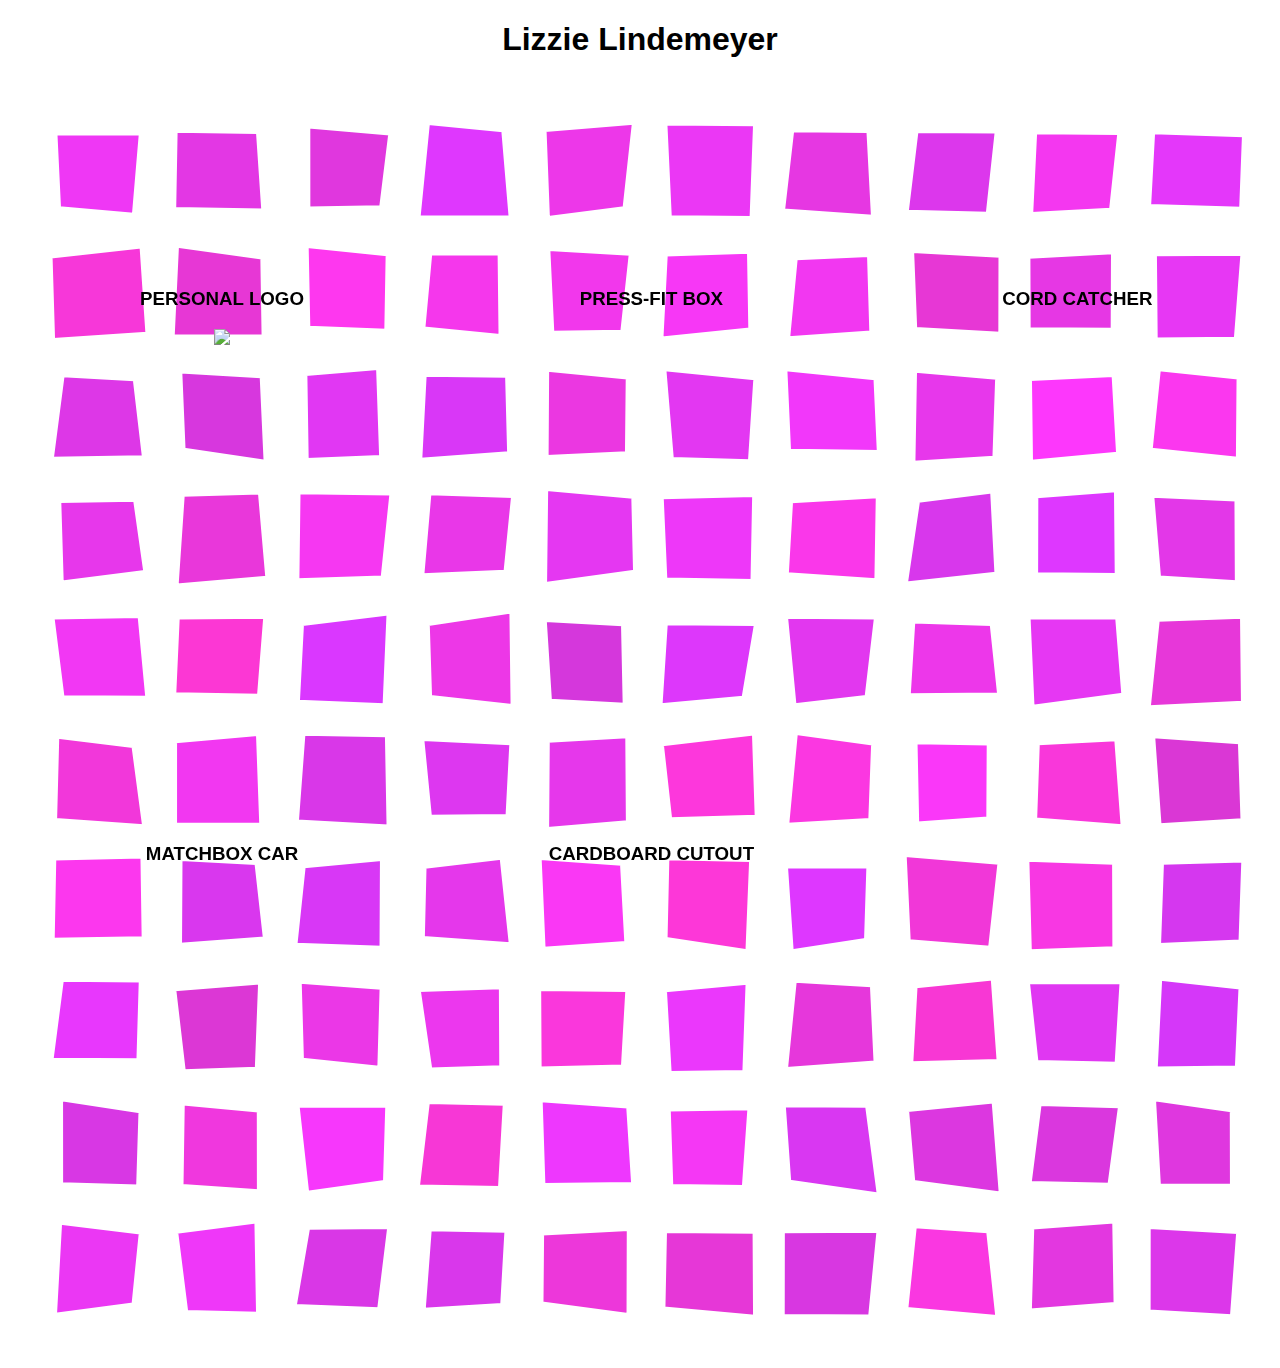
==== index.html @ 92ecb55f "changes" ====
<!DOCTYPE html><html lang="en"><head>
    <script src="p5.js"></script>
    <script src="p5.sound.min.js"></script>
    <link rel="stylesheet" type="text/css" href="style.css">
    <meta charset="utf-8">

  </head>
  <body><table>
      <tbody><tr>
        <td>
          <h3> PERSONAL LOGO</h3>
            <img src="Logo/Ortiz_Final.jpg" width="70%">
        </td>
        <td>
          <h3>PRESS-FIT BOX </h3>
        </td>
        <td>
          <h3> CORD CATCHER</h3>
        </td>
      </tr>
    
    
      <tr>
        <td>
          <h3>MATCHBOX CAR </h3>
        </td>
        <td>
          <h3> CARDBOARD CUTOUT </h3>
        </td>
      </tr>
    </tbody></table>

  
    <script src="sketch.js"></script>
    <h1> Lizzie Lindemeyer </h1>
  

</body></html>
---- style.css ----
html, body {
  margin: 5;
  padding: 0;
  font-family:'Montserrat', sans-serif;
}

canvas {
  display: block;
  z-index: -1;
}

h1{
  text-align: center;
  font-family:
}



table{
  position: absolute;
  z-index: 1;
  width:100%;

}

td {
    width: 50vw;
    height: 40vw;
    vertical-align: baseline;
    padding-top:40px;
    text-align:center;

    &:after, &:before {
        content: '';

        display: block;
        padding-bottom: calc(50% - 0.5em);
    }
}




.container{
  position: relative;
}

.project {
  position: absolute;
  width:50%;
  float: left;

  left: 0px;
  top: 0px;
  z-index: 1;
}
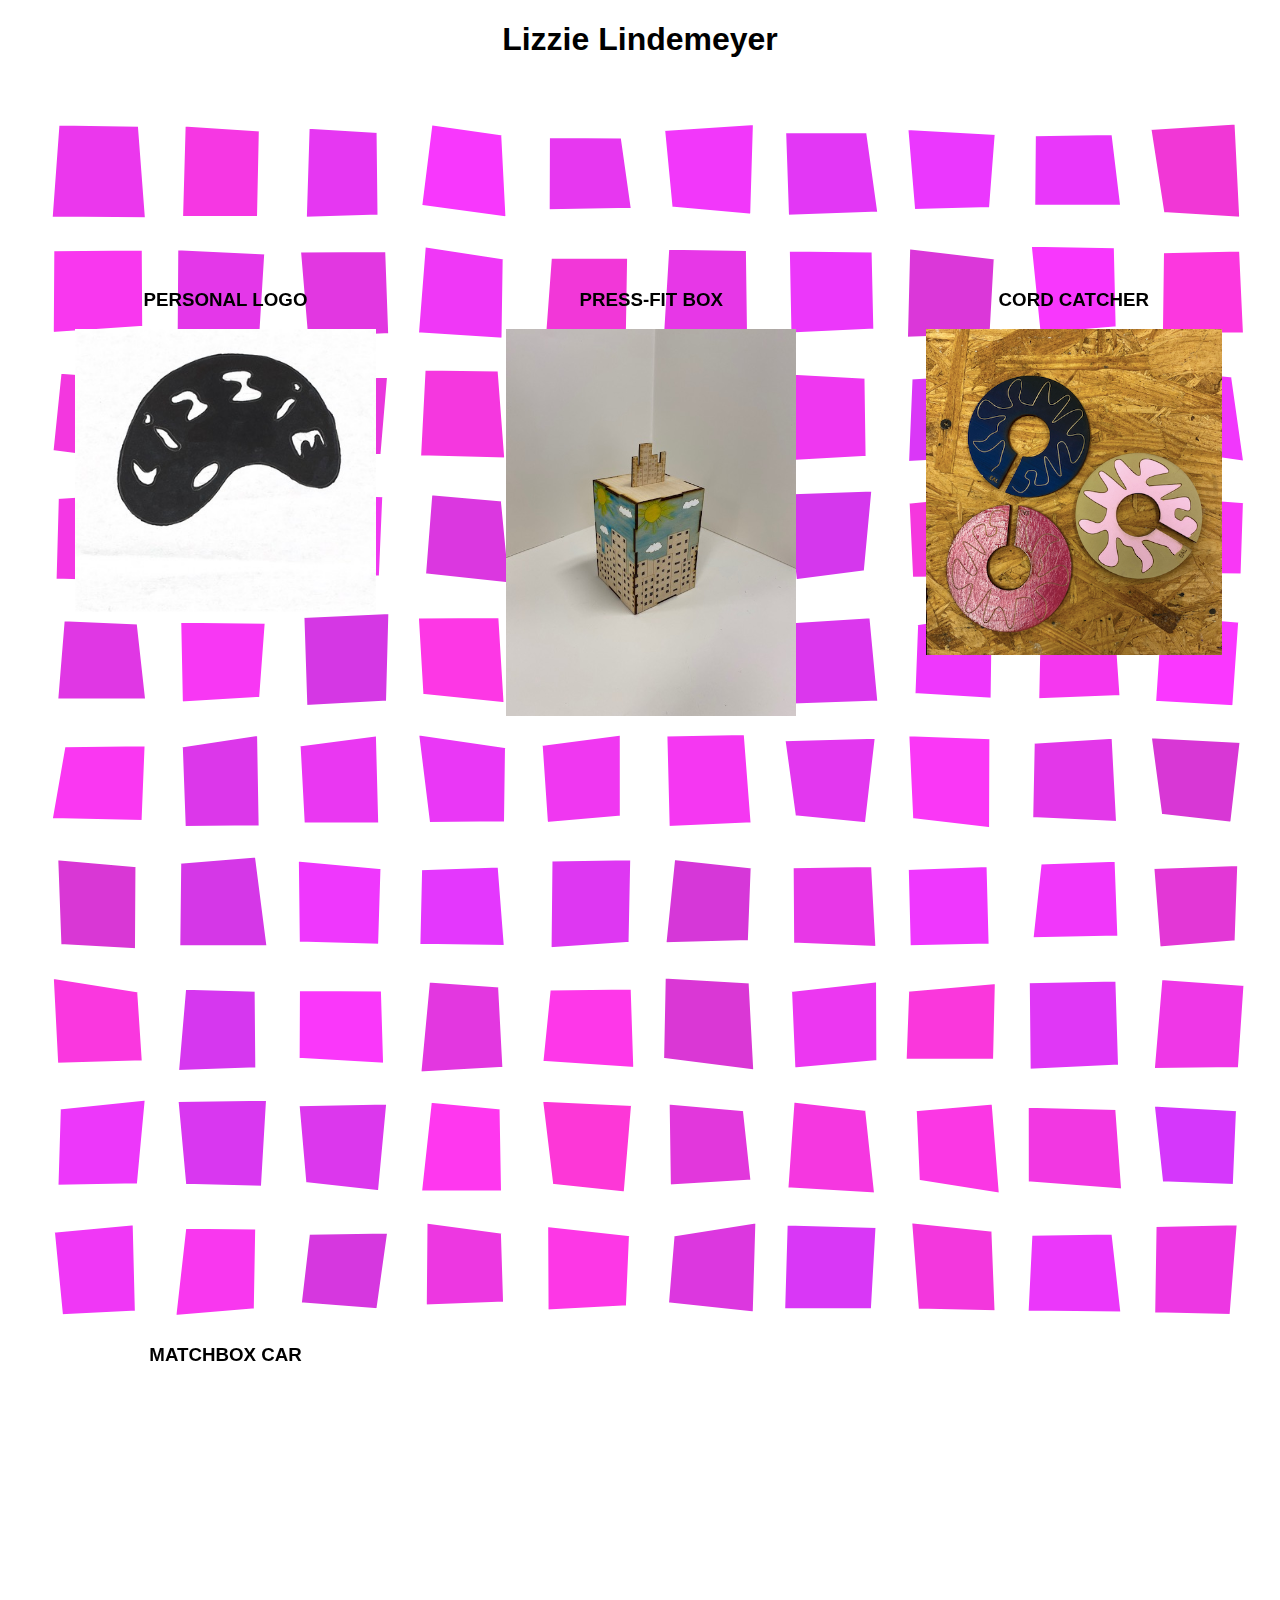
==== commit 725f4956: "update" ====
--- a/index.html
+++ b/index.html
@@ -9,13 +9,15 @@
       <tbody><tr>
         <td>
           <h3> PERSONAL LOGO</h3>
-            <img src="Logo/Ortiz_Final.jpg" width="70%">
+            <img src="Logo/LizzieLogoFinal.jpg" width="70%">
         </td>
         <td>
           <h3>PRESS-FIT BOX </h3>
+            <img src="PuzzleFitBoxProject/Puzzlefitbox.jpg" width="70%">
         </td>
         <td>
           <h3> CORD CATCHER</h3>
+            <img src="CordCatcher/FinalCordCatcher.jpg" width="70%">
         </td>
       </tr>
     
@@ -23,12 +25,10 @@
       <tr>
         <td>
           <h3>MATCHBOX CAR </h3>
+            <img scr="EngineeringCar/FinalMatchboxCar.jpg" width="70%">
         </td>
         <td>
-          <h3> CARDBOARD CUTOUT </h3>
-        </td>
-      </tr>
-    </tbody></table>
+    </td></tr></tbody></table>
 
   
     <script src="sketch.js"></script>
--- a/style.css
+++ b/style.css
@@ -1,7 +1,7 @@
 html, body {
   margin: 5;
   padding: 0;
-  font-family:'Montserrat', sans-serif;
+  font-family: 'Russo One', sans-serif;
 }
 
 canvas {
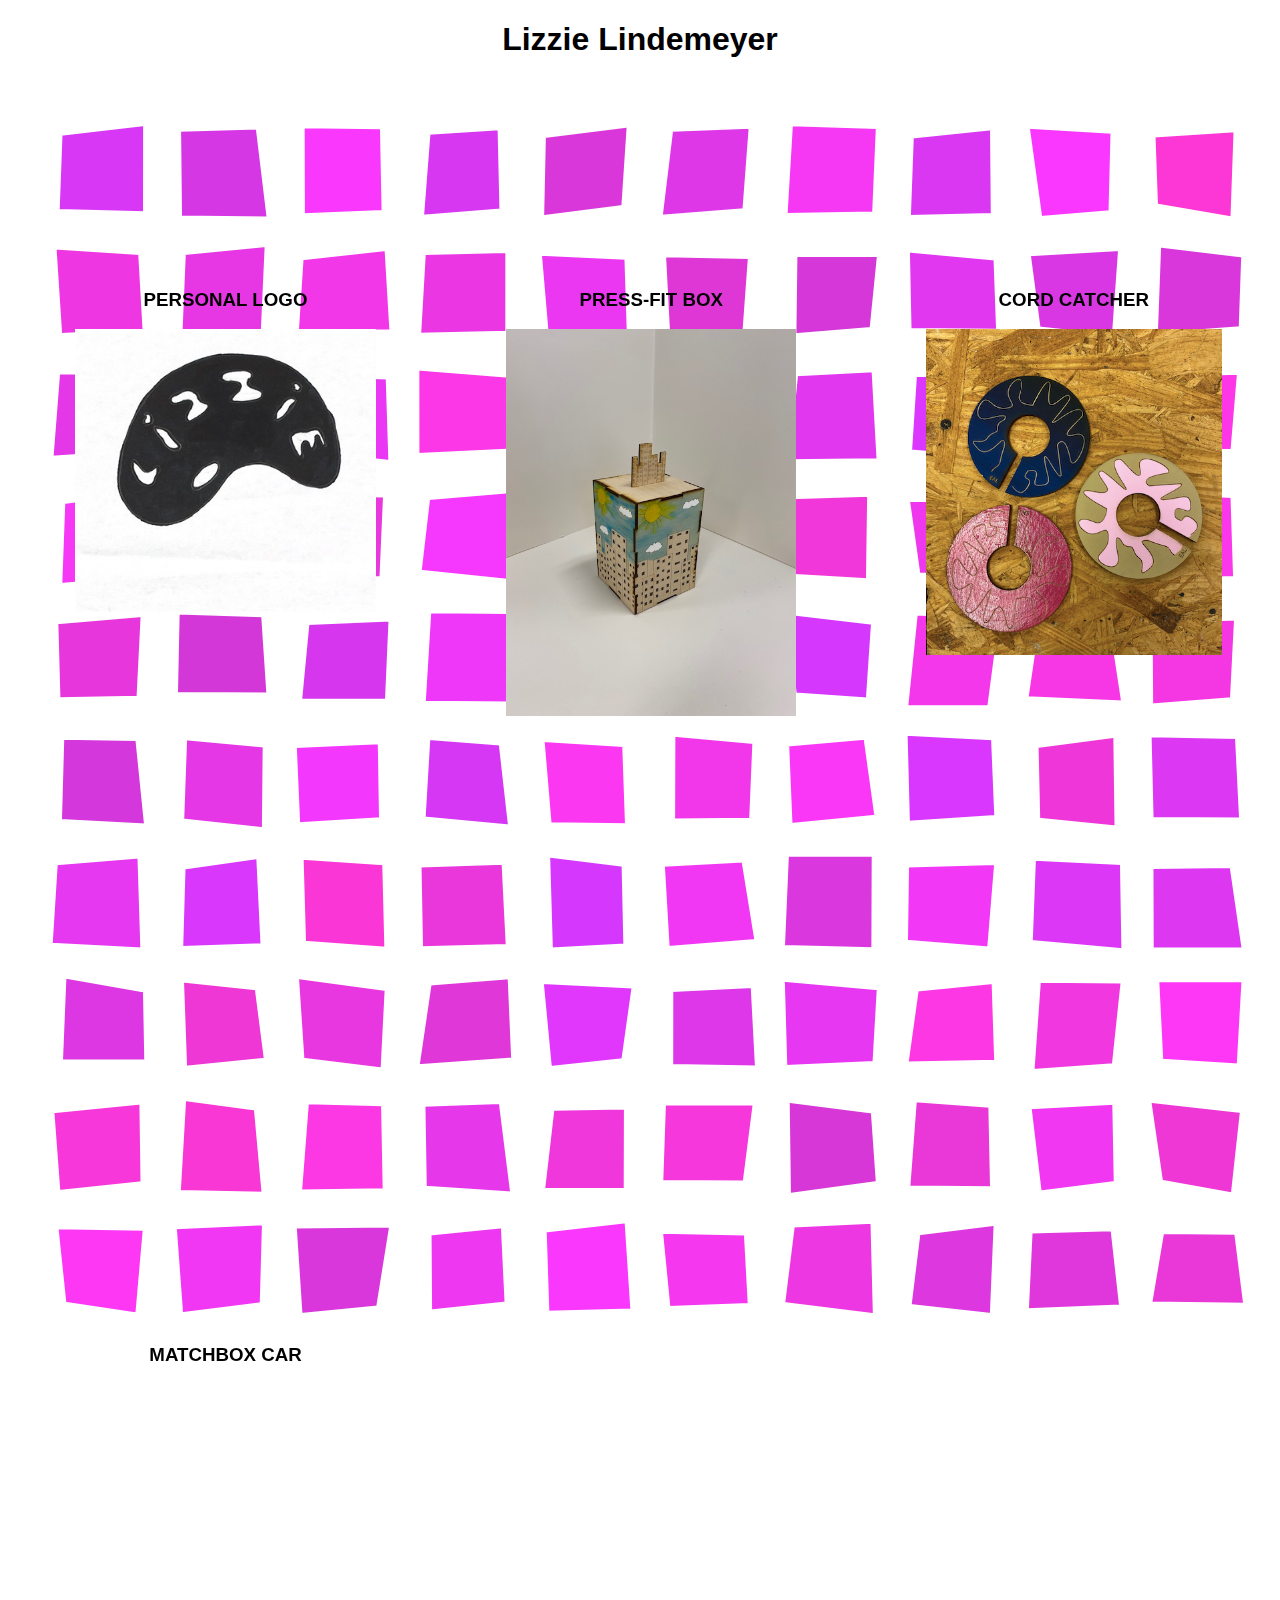
==== commit d9ba064e: "Update index.html" ====
--- a/index.html
+++ b/index.html
@@ -28,6 +28,7 @@
             <img scr="EngineeringCar/FinalMatchboxCar.jpg" width="70%">
         </td>
         <td>
+      <tr>
     </td></tr></tbody></table>
 
   
@@ -35,4 +36,4 @@
     <h1> Lizzie Lindemeyer </h1>
   
 
-</body></html>+</body></html>
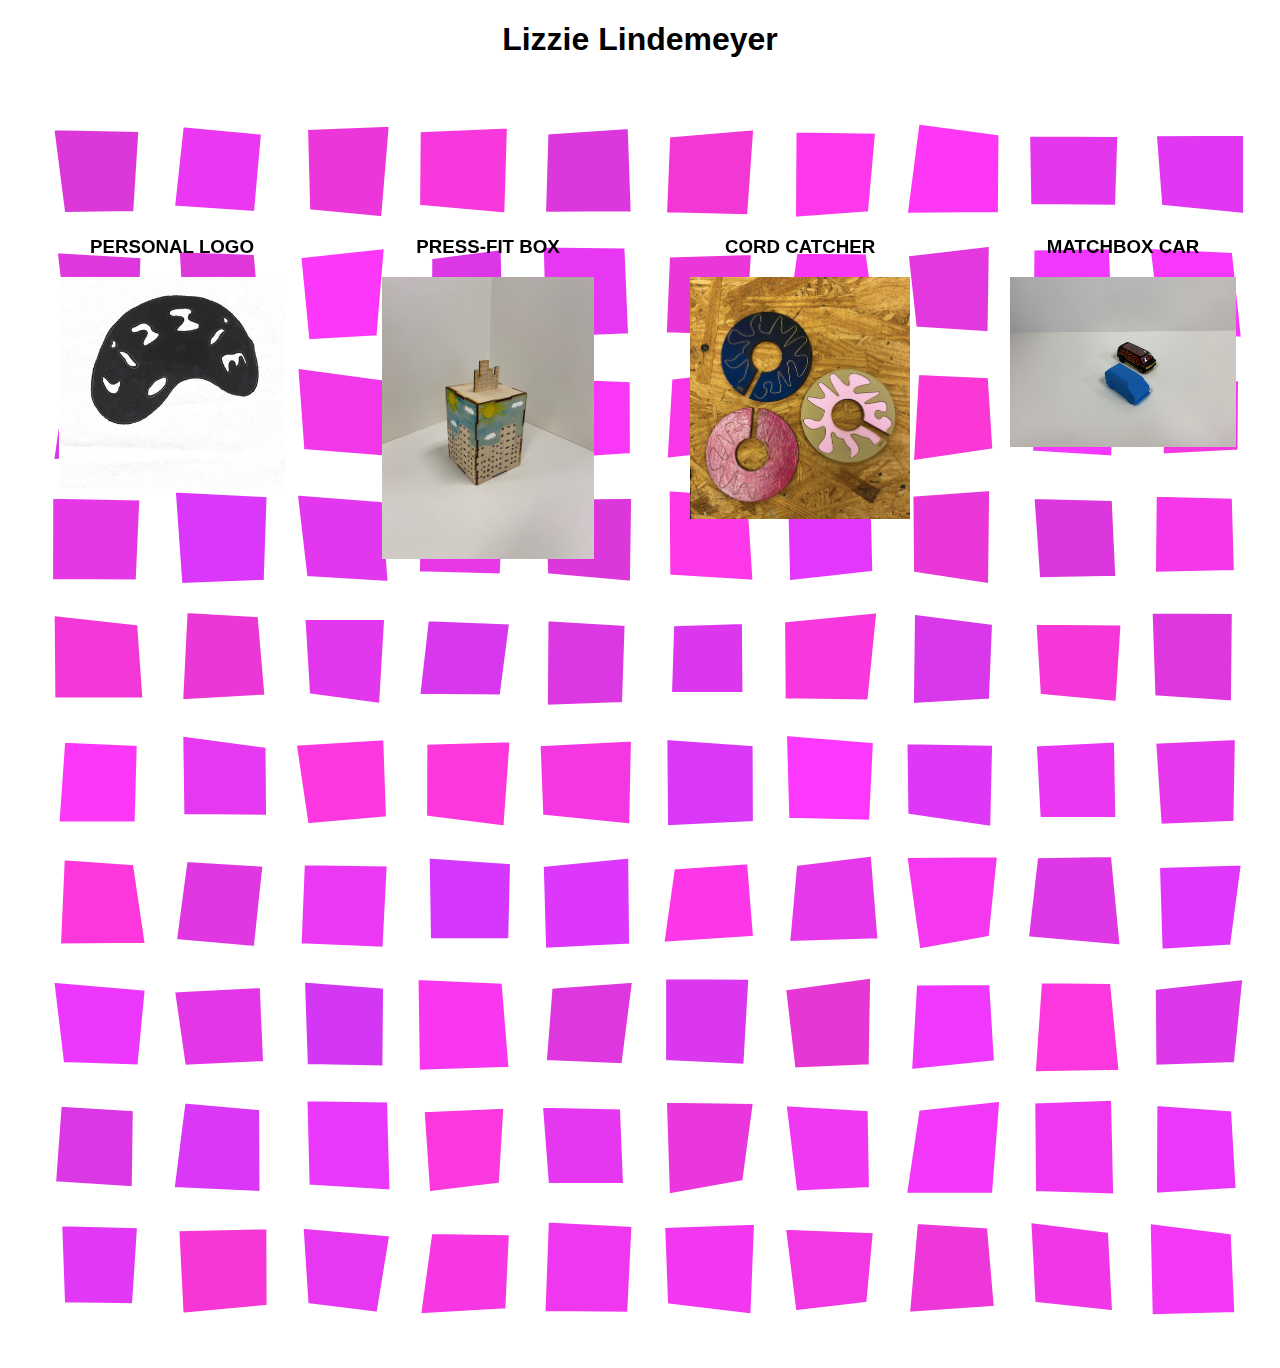
==== commit 6c00f7af: "/Users/elindemeyer/Documents/GitHub/E-D-1/index.html" ====
--- a/index.html
+++ b/index.html
@@ -9,31 +9,41 @@
       <tbody><tr>
         <td>
           <h3> PERSONAL LOGO</h3>
+          <a href = "Logo/Logo_Reflection.html">
             <img src="Logo/LizzieLogoFinal.jpg" width="70%">
+            </a>
         </td>
         <td>
           <h3>PRESS-FIT BOX </h3>
+          <a href = "https://drive.google.com/file/d/1OBPZG6wetkgTwmv93fO6m--6EAdEe0kt/view?usp=sharing">
             <img src="PuzzleFitBoxProject/Puzzlefitbox.jpg" width="70%">
+          </a>
         </td>
         <td>
           <h3> CORD CATCHER</h3>
+          <a href = "CordCatcher/CordCatcher_Reflection.html">
             <img src="CordCatcher/FinalCordCatcher.jpg" width="70%">
-        </td>
-      </tr>
-    
-    
-      <tr>
+            </a>
+          </td>
+
+
+
+
         <td>
-          <h3>MATCHBOX CAR </h3>
-            <img scr="EngineeringCar/FinalMatchboxCar.jpg" width="70%">
-        </td>
-        <td>
-      <tr>
-    </td></tr></tbody></table>
+            <h3> MATCHBOX CAR </h3>
+            <a href = "EngineeringCar/ReflectionLL.htm">
+              <img src="EngineeringCar/FinalMatchboxCar.jpg" width="70%">
+            </a>
+      </td>
 
-  
+
+
+
+</tr></tbody></table>
+
+
     <script src="sketch.js"></script>
     <h1> Lizzie Lindemeyer </h1>
-  
+
 
 </body></html>
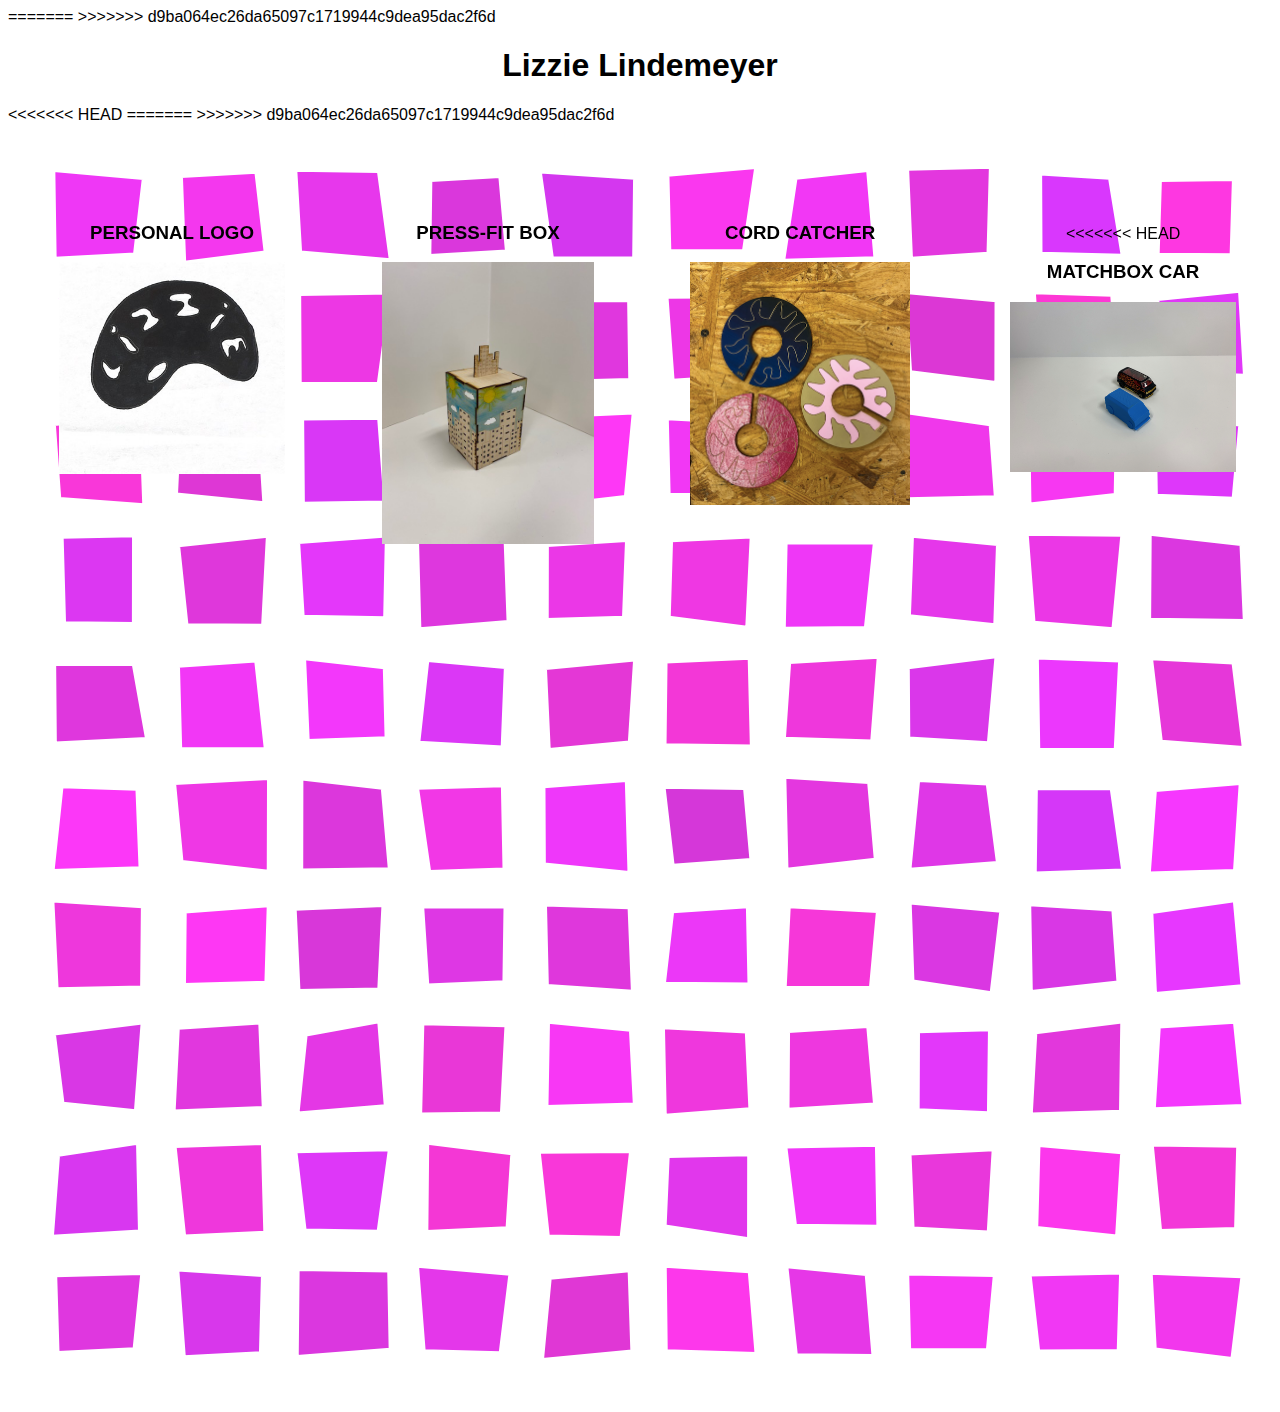
==== commit ce4f5ac2: "Update index.html" ====
--- a/index.html
+++ b/index.html
@@ -30,6 +30,7 @@
 
 
         <td>
+<<<<<<< HEAD
             <h3> MATCHBOX CAR </h3>
             <a href = "EngineeringCar/ReflectionLL.htm">
               <img src="EngineeringCar/FinalMatchboxCar.jpg" width="70%">
@@ -41,9 +42,16 @@
 
 </tr></tbody></table>
 
+=======
+      <tr>
+    </td></tr></tbody></table>
+>>>>>>> d9ba064ec26da65097c1719944c9dea95dac2f6d
 
     <script src="sketch.js"></script>
     <h1> Lizzie Lindemeyer </h1>
 
+<<<<<<< HEAD
 
+=======
+>>>>>>> d9ba064ec26da65097c1719944c9dea95dac2f6d
 </body></html>
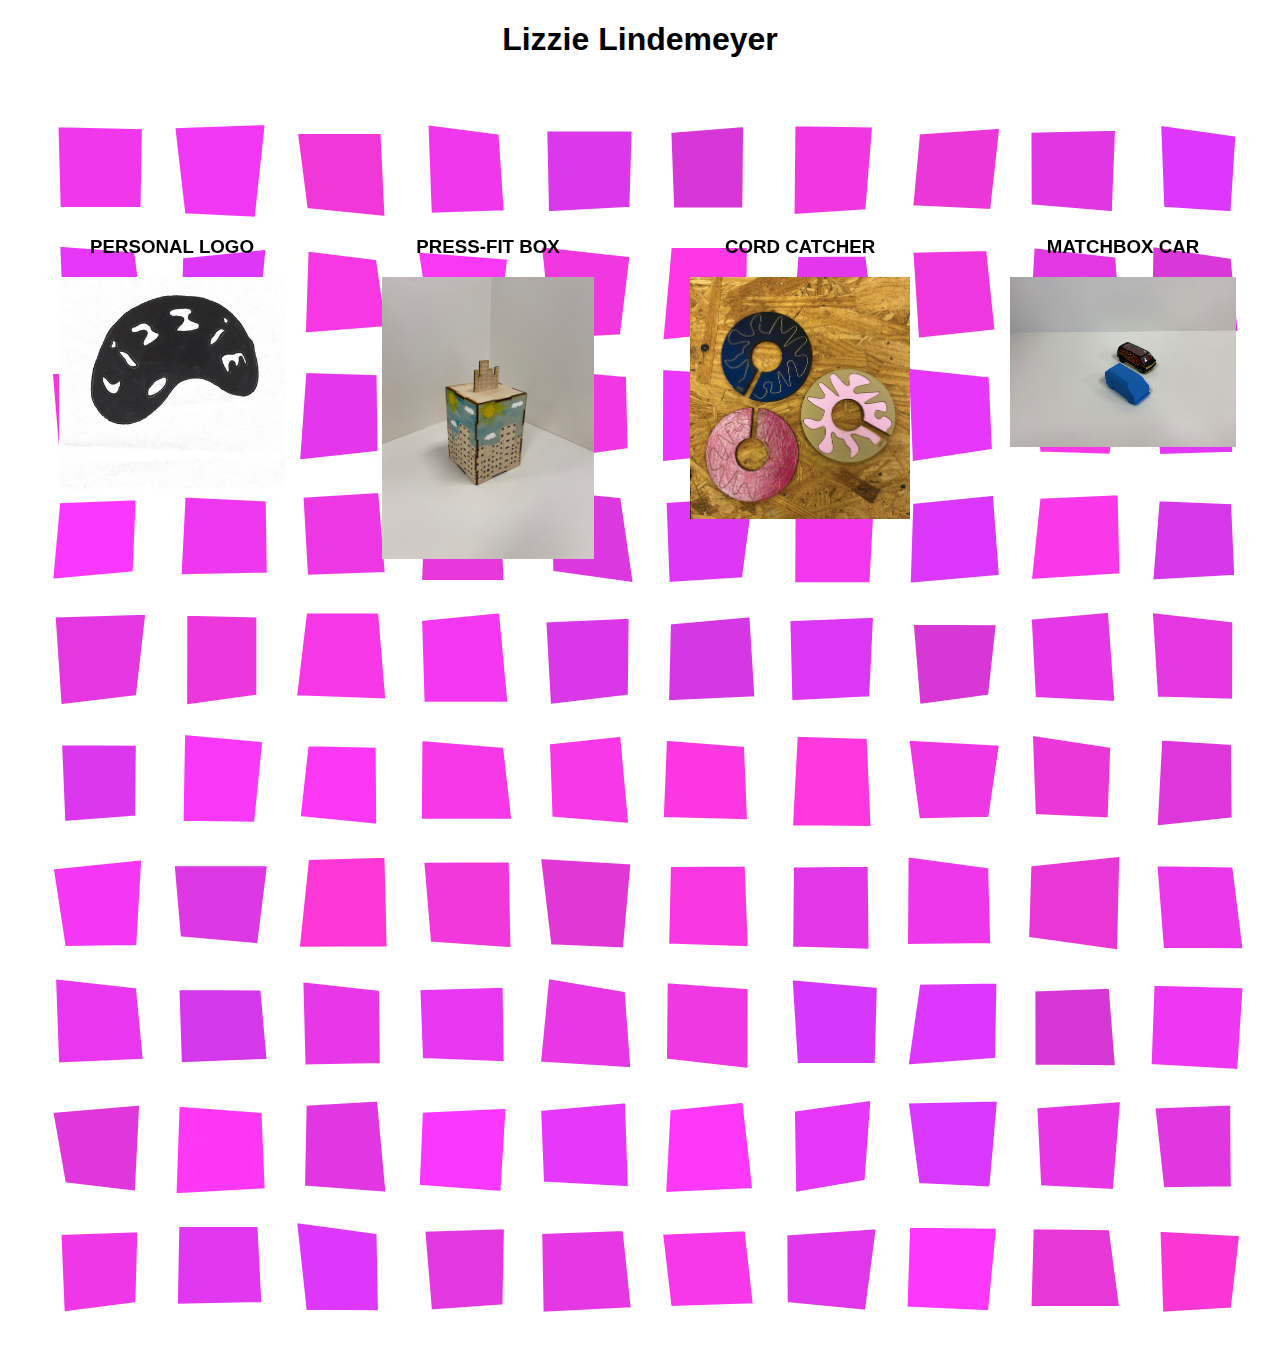
==== commit ac2a2c20: "update" ====
--- a/index.html
+++ b/index.html
@@ -30,7 +30,6 @@
 
 
         <td>
-<<<<<<< HEAD
             <h3> MATCHBOX CAR </h3>
             <a href = "EngineeringCar/ReflectionLL.htm">
               <img src="EngineeringCar/FinalMatchboxCar.jpg" width="70%">
@@ -42,16 +41,12 @@
 
 </tr></tbody></table>
 
-=======
       <tr>
     </td></tr></tbody></table>
->>>>>>> d9ba064ec26da65097c1719944c9dea95dac2f6d
+
 
     <script src="sketch.js"></script>
     <h1> Lizzie Lindemeyer </h1>
 
-<<<<<<< HEAD
 
-=======
->>>>>>> d9ba064ec26da65097c1719944c9dea95dac2f6d
 </body></html>
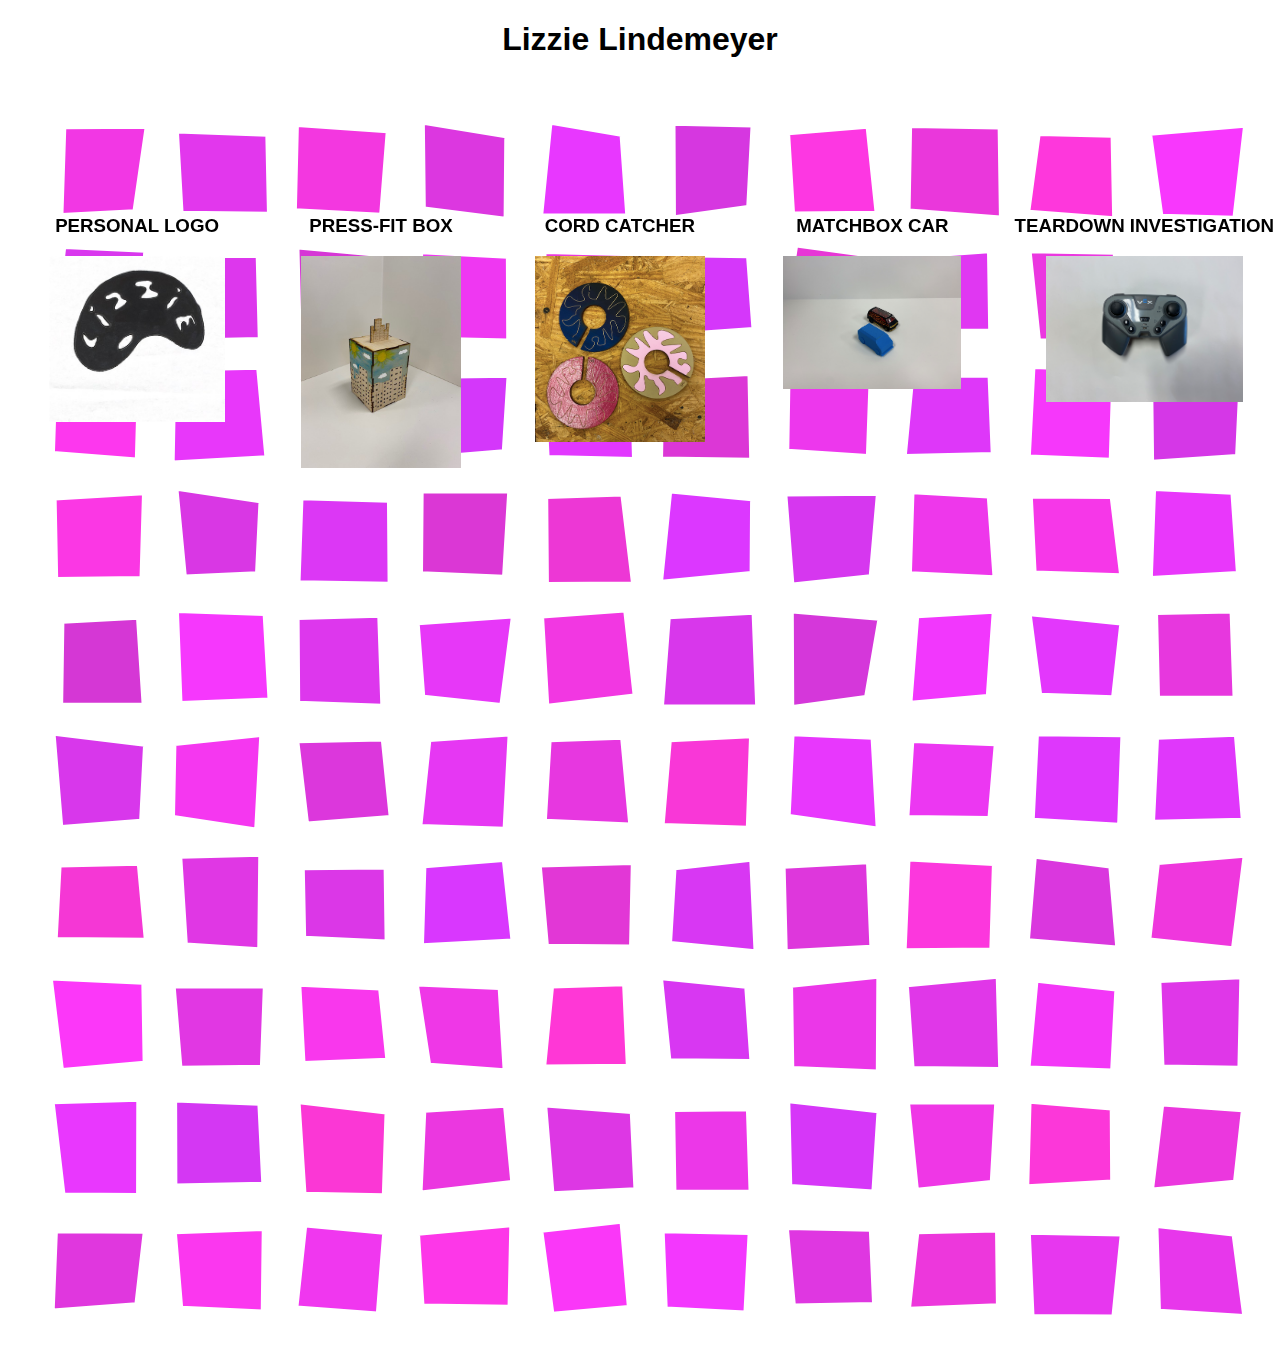
==== commit 416bbc76: "file:///Users/elindemeyer/Documents/GitHub/E-D-1/index.html" ====
--- a/index.html
+++ b/index.html
@@ -15,7 +15,7 @@
         </td>
         <td>
           <h3>PRESS-FIT BOX </h3>
-          <a href = "https://drive.google.com/file/d/1OBPZG6wetkgTwmv93fO6m--6EAdEe0kt/view?usp=sharing">
+          <a href = "https://drive.google.com/file/d/1OBPZG6wetkgTwmv93fO6m--6EAdEe0kt/view?usp=sharing ">
             <img src="PuzzleFitBoxProject/Puzzlefitbox.jpg" width="70%">
           </a>
         </td>
@@ -37,6 +37,14 @@
       </td>
 
 
+      <td>
+          <h3> TEARDOWN INVESTIGATION </h3>
+          <a href = /Users/elindemeyer/Documents/GitHub/E-D-1/TearDownProject/TDI.html>
+            <img src="TearDownProject/FinalPhoto.jpg" width="70%">
+          </a>
+    </td>
+
+
 
 
 </tr></tbody></table>
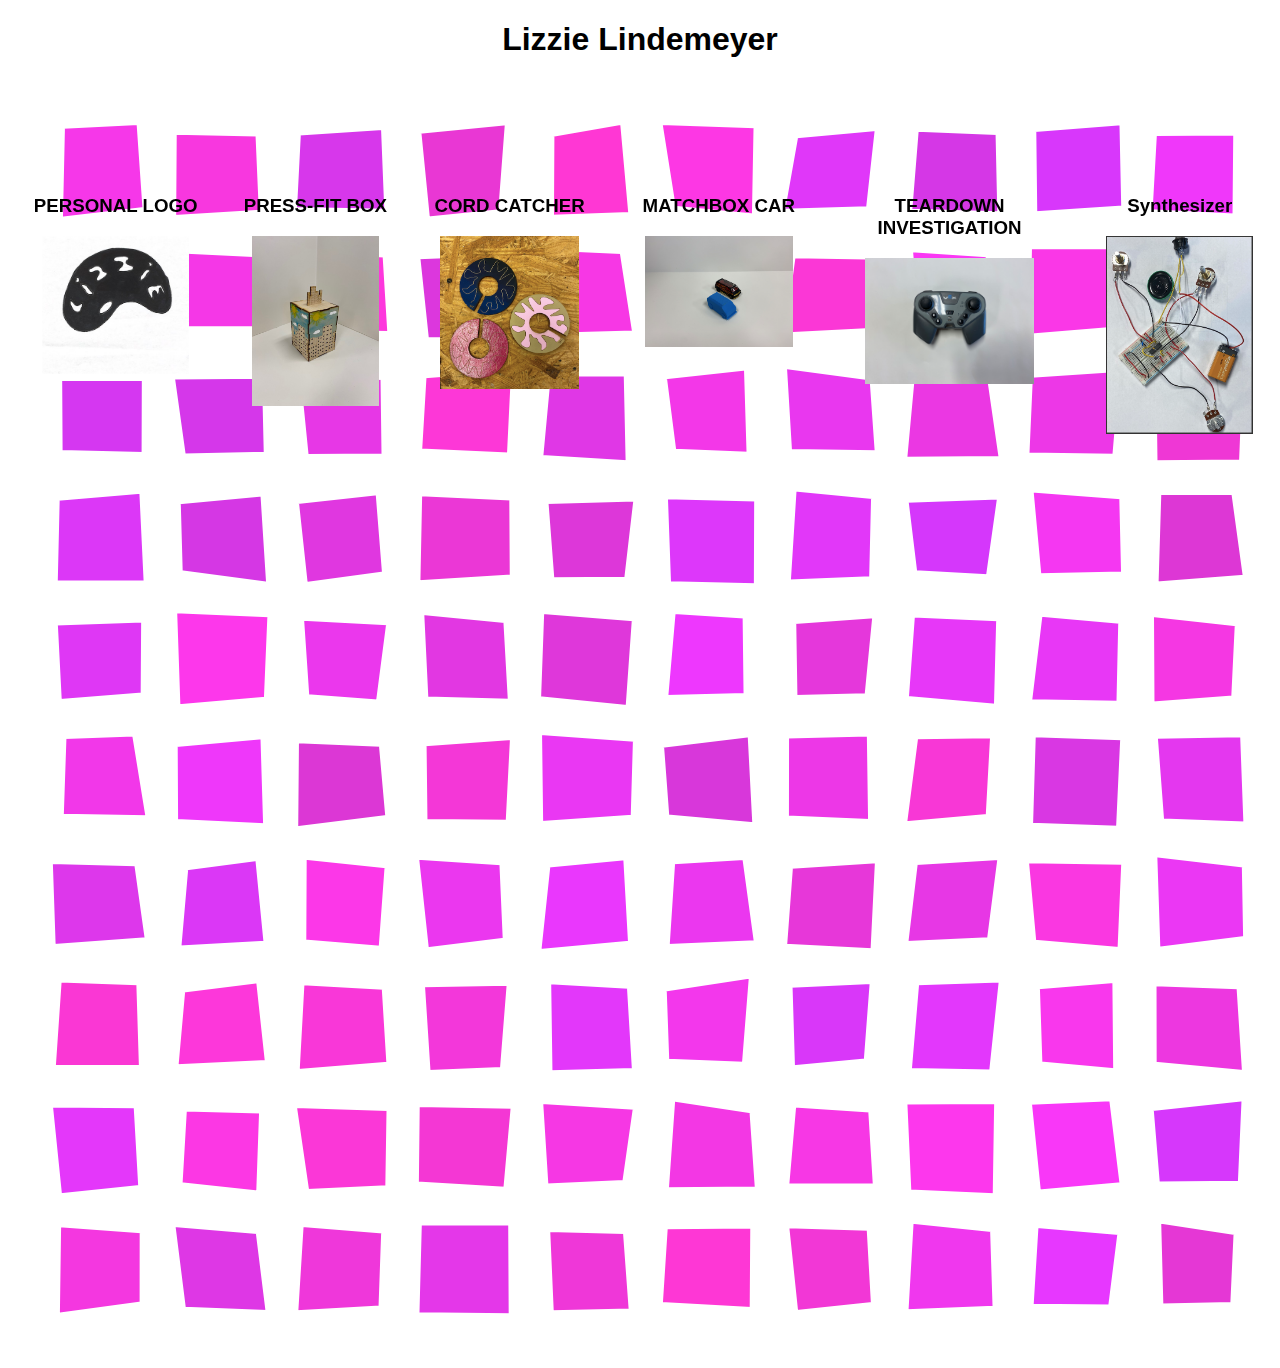
==== commit 474d5bdb: "file:///Users/elindemeyer/Documents/GitHub/E-D-1/index.html" ====
--- a/index.html
+++ b/index.html
@@ -44,6 +44,13 @@
           </a>
     </td>
 
+    <td>
+        <h3> Synthesizer </h3>
+        <a href = "synthesizer/synth.html">
+          <img src="synthesizer/synth..png" width="70%">
+        </a>
+  </td>
+
 
 
 
